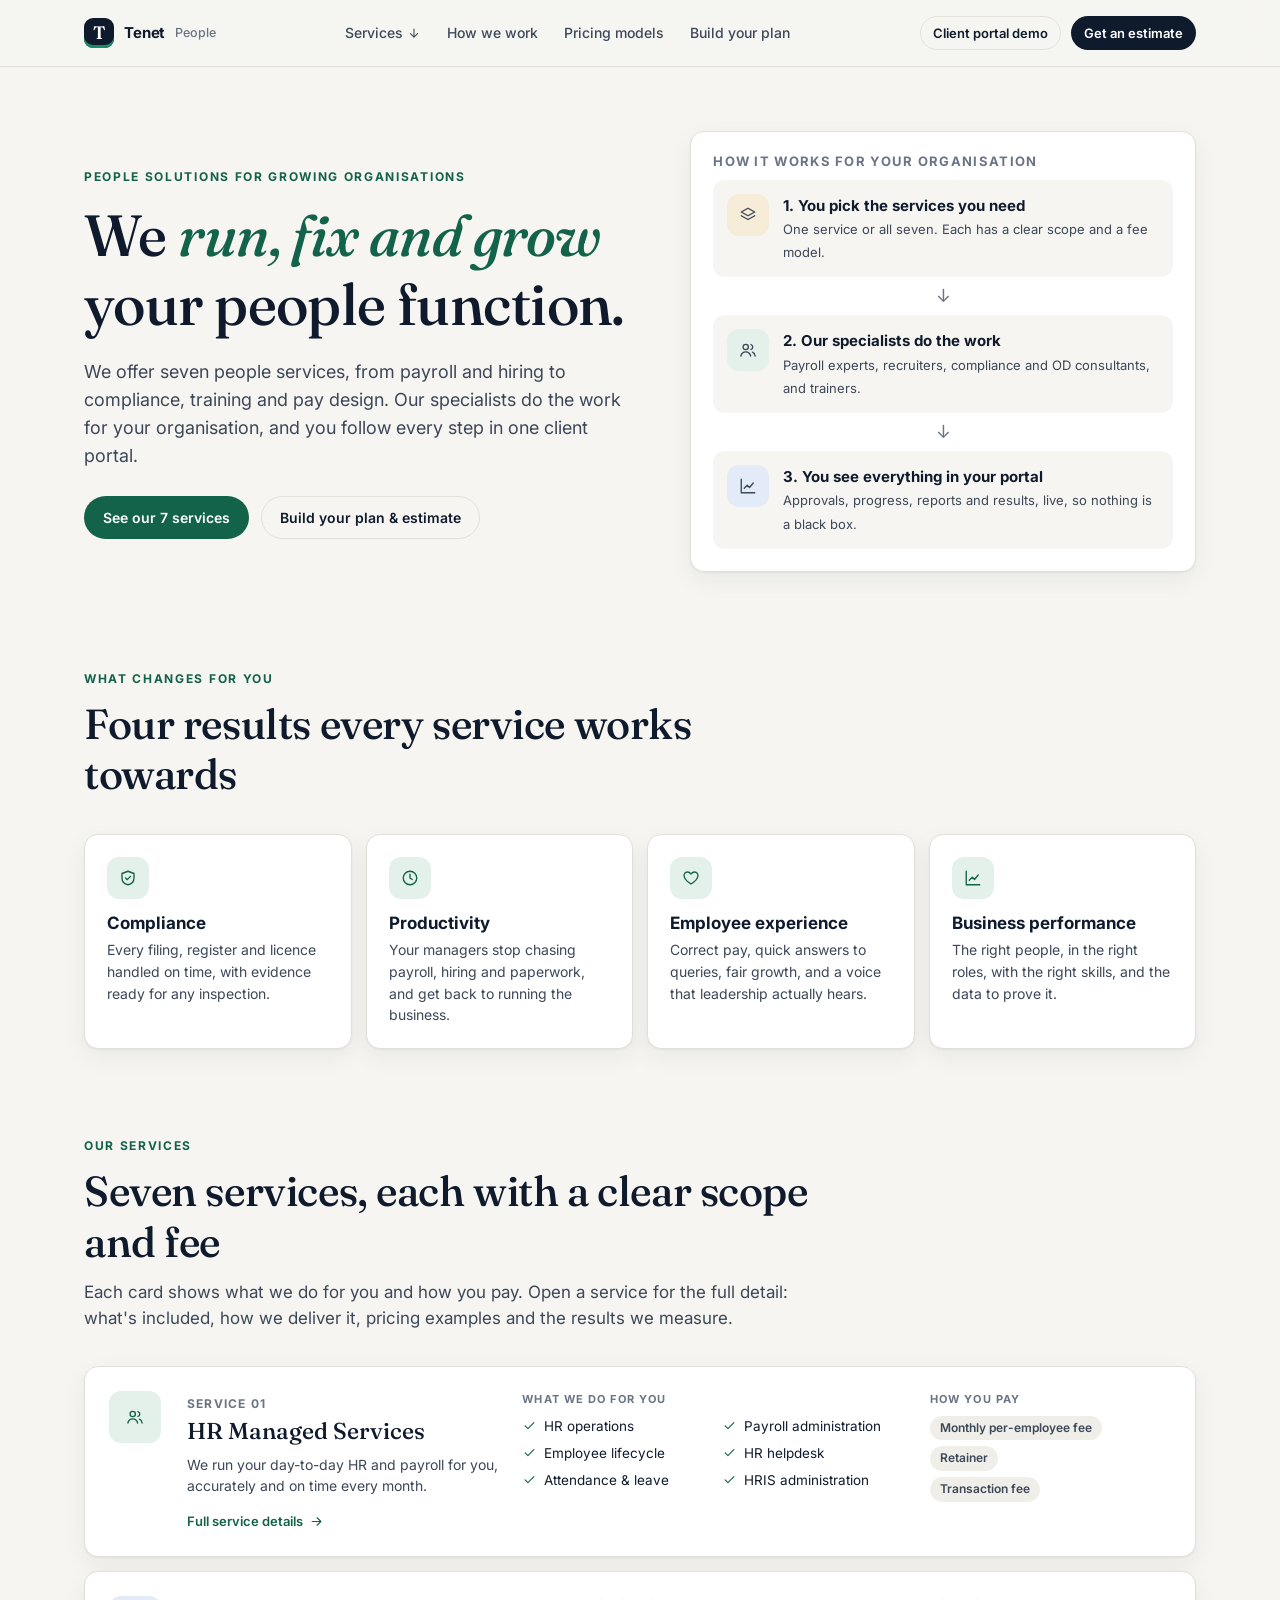
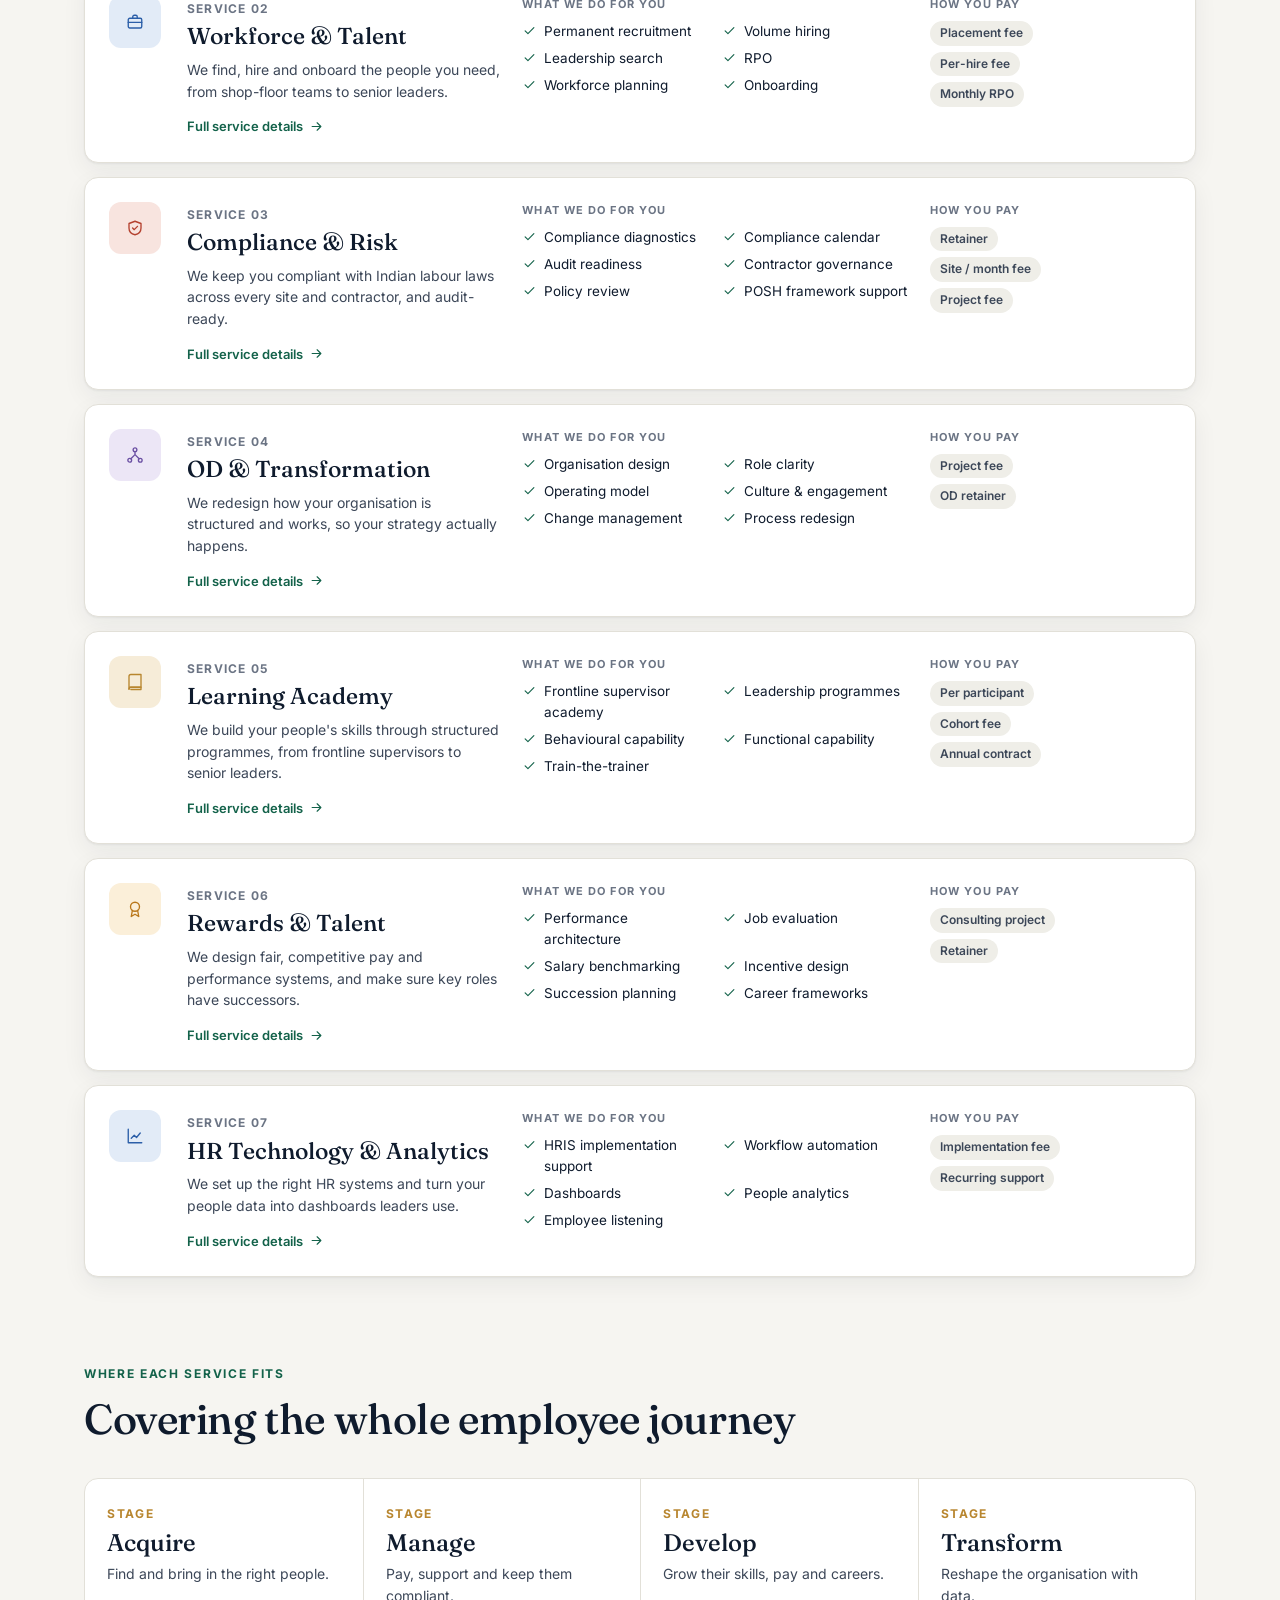
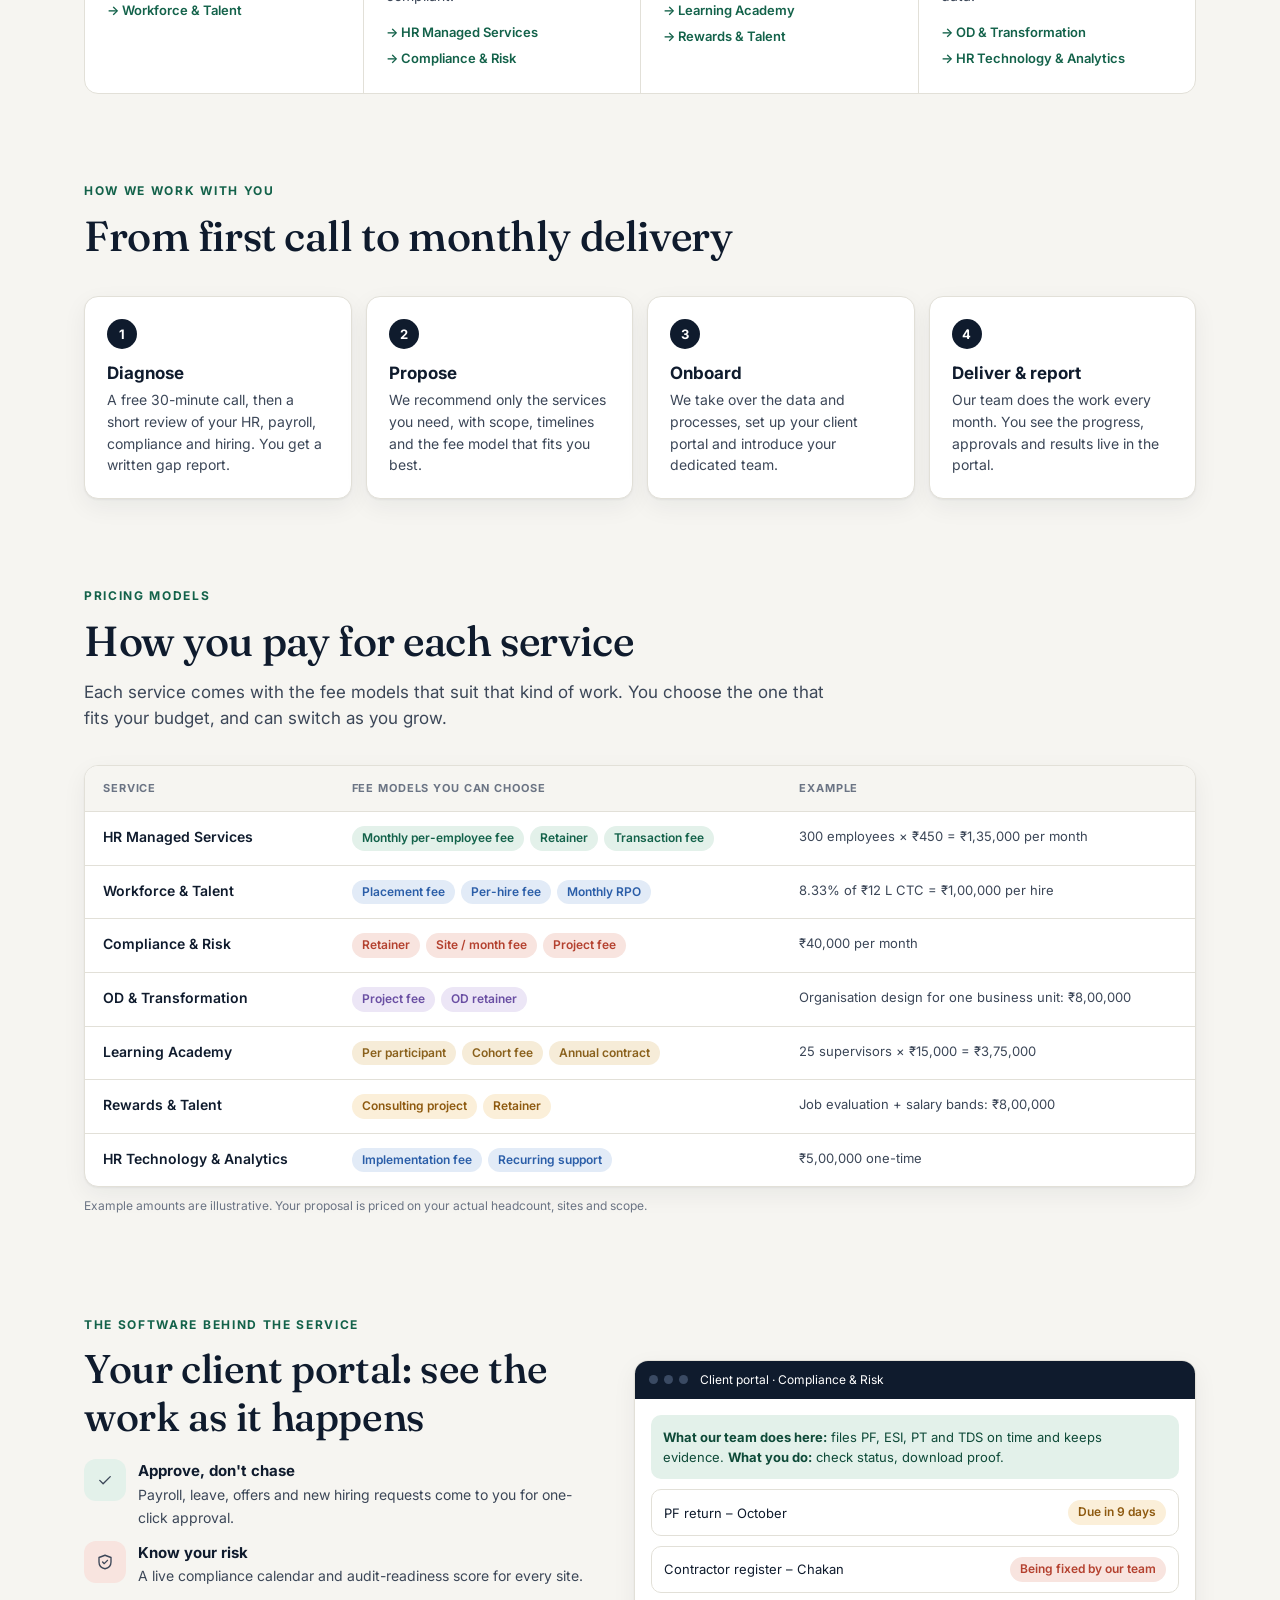
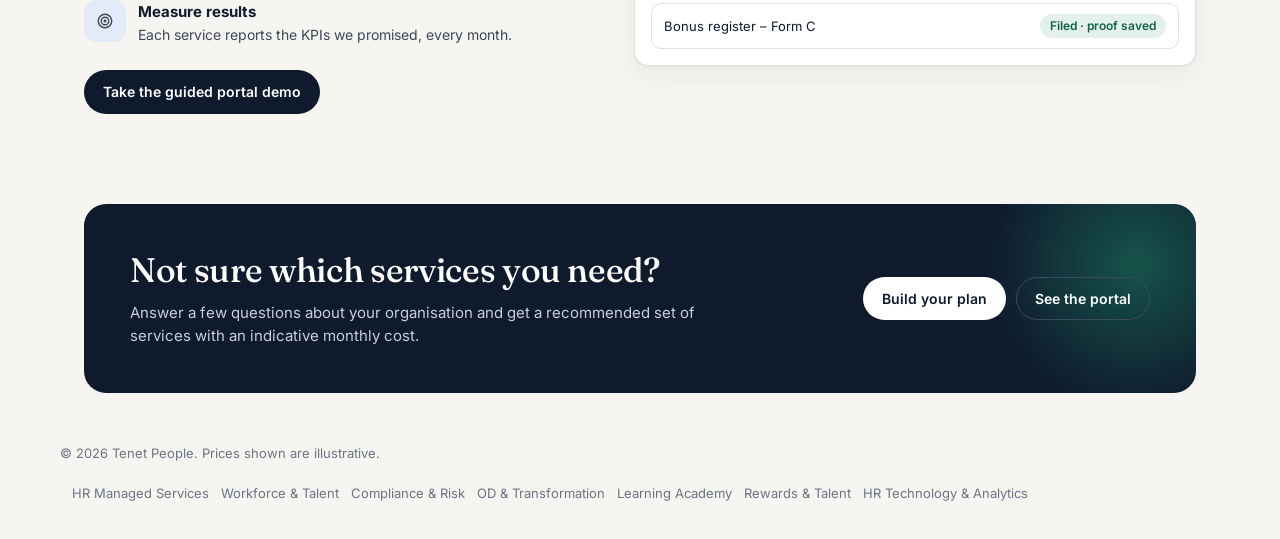
==== index.html @ a20d1416 "People solutions site: 7 services, service pages, plan estimator, client portal demo Co-Authored-By:" ====
<!doctype html>
<html lang="en">
<head>
<meta charset="utf-8">
<meta name="viewport" content="width=device-width, initial-scale=1">
<title>Tenet People — People solutions for growing organisations</title>
<meta name="description" content="Seven people services (HR operations, hiring, compliance, organisation design, learning, rewards and HR technology) delivered by experts and tracked in one client portal.">
<link rel="preconnect" href="https://fonts.googleapis.com">
<link href="https://fonts.googleapis.com/css2?family=Fraunces:opsz,wght@9..144,400;9..144,500;9..144,600&family=Inter:wght@400;500;600;700&display=swap" rel="stylesheet">
<link rel="stylesheet" href="assets/base.css">
<link rel="stylesheet" href="assets/site.css">
<style>
  .hero { padding: 64px 0 10px; display: grid; grid-template-columns: 1.1fr 1fr; gap: 50px; align-items: center; }
  .hero h1 { font-size: clamp(36px, 5vw, 58px); margin: 14px 0 18px; }
  .hero h1 em { font-style: italic; color: var(--brand); }
  .hero .lead { font-size: 18px; color: var(--ink-2); margin: 0 0 26px; max-width: 560px; }
  .hero .ctas { display: flex; gap: 12px; flex-wrap: wrap; }

  .model { padding: 22px; display: grid; gap: 10px; }
  .model-row { display: flex; gap: 14px; align-items: flex-start; padding: 14px; border-radius: 12px; background: var(--bg); }
  .model-row b { display: block; font-size: 15px; }
  .model-row span { color: var(--ink-2); font-size: 13px; }
  .model-arrow { text-align: center; color: var(--muted); font-size: 18px; line-height: 1; }
  .model h3 { font-size: 13px; text-transform: uppercase; letter-spacing: .1em; color: var(--muted); }

  .outcomes { display: grid; grid-template-columns: repeat(4, 1fr); gap: 14px; }
  .outcome { padding: 22px; }
  .outcome h3 { font-size: 17px; margin: 14px 0 6px; }
  .outcome p { margin: 0; color: var(--ink-2); font-size: 14px; }

  .svc-list { display: grid; gap: 14px; }
  .svc { display: grid; grid-template-columns: 56px 1.3fr 1.6fr 1fr; gap: 22px; padding: 24px; align-items: start; text-decoration: none; transition: box-shadow .2s, transform .2s; }
  .svc:hover { transform: translateY(-2px); box-shadow: 0 2px 4px rgba(15,27,45,.06), 0 14px 32px rgba(15,27,45,.09); }
  .svc .num { font-size: 12px; font-weight: 700; color: var(--muted); letter-spacing: .1em; }
  .svc h3 { font-family: var(--serif); font-weight: 500; font-size: 23px; margin: 4px 0 8px; }
  .svc p { margin: 0; color: var(--ink-2); font-size: 14px; }
  .svc .lbl { font-size: 11px; text-transform: uppercase; letter-spacing: .1em; font-weight: 700; color: var(--muted); margin-bottom: 8px; display: block; }
  .svc ul { list-style: none; margin: 0; padding: 0; display: grid; grid-template-columns: 1fr 1fr; gap: 6px 14px; font-size: 13.5px; }
  .svc li { display: flex; gap: 7px; align-items: flex-start; }
  .svc li .icon { width: 15px; height: 15px; color: var(--brand); margin-top: 2px; }
  .svc .more { margin-top: 14px; display: inline-flex; gap: 6px; align-items: center; font-weight: 600; font-size: 13px; color: var(--brand); }
  .svc .more .icon { width: 15px; height: 15px; }

  .life { display: grid; grid-template-columns: repeat(4, 1fr); gap: 0; border: 1px solid var(--line); border-radius: var(--radius); overflow: hidden; background: var(--surface); }
  .life > div { padding: 22px; border-left: 1px solid var(--line); }
  .life > div:first-child { border-left: 0; }
  .life h3 { font-family: var(--serif); font-weight: 500; font-size: 24px; margin: 4px 0 6px; }
  .life p { color: var(--ink-2); font-size: 14px; margin: 0 0 12px; }
  .life a { display: block; font-size: 13px; font-weight: 600; text-decoration: none; padding: 3px 0; color: var(--brand); }

  .ptable { width: 100%; border-collapse: collapse; font-size: 14px; }
  .ptable th, .ptable td { text-align: left; padding: 14px 18px; border-bottom: 1px solid var(--line); vertical-align: top; }
  .ptable th { font-size: 11px; text-transform: uppercase; letter-spacing: .08em; color: var(--muted); background: var(--bg); }
  .ptable td:first-child { font-weight: 600; }
  .ptable tr:last-child td { border-bottom: 0; }
  .ptable .chips { display: flex; flex-wrap: wrap; gap: 6px; }
  .ptable .ex { color: var(--ink-2); font-size: 13px; }

  .portal { display: grid; grid-template-columns: 1fr 1.1fr; gap: 40px; align-items: center; }
  .portal ul { list-style: none; padding: 0; margin: 18px 0 24px; display: grid; gap: 12px; }
  .portal li { display: flex; gap: 12px; align-items: flex-start; }
  .portal li b { display: block; }
  .portal li span { color: var(--ink-2); font-size: 14px; }
  .shot { padding: 0; overflow: hidden; }
  .shot-top { background: var(--ink); color: #fff; padding: 10px 14px; font-size: 12px; display: flex; gap: 6px; align-items: center; }
  .shot-top i { width: 9px; height: 9px; border-radius: 50%; background: #3a4a63; display: inline-block; }
  .shot-body { padding: 16px; display: grid; gap: 10px; }
  .shot-explain { background: var(--brand-soft); border-radius: 10px; padding: 12px; font-size: 13px; color: #0e4a38; }
  .shot-row { display: flex; justify-content: space-between; align-items: center; padding: 10px 12px; border: 1px solid var(--line); border-radius: 10px; font-size: 13px; gap: 10px; }

  .reveal { transition: transform .6s ease; }
  .reveal.in { opacity: 1; transform: none; }

  @media (max-width: 1000px) {
    .svc { grid-template-columns: 48px 1fr; }
    .svc > :nth-child(3), .svc > :nth-child(4) { grid-column: 2; }
  }
  @media (max-width: 900px) {
    .hero, .portal { grid-template-columns: 1fr; }
    .outcomes, .life { grid-template-columns: 1fr 1fr; }
    .life > div:nth-child(3) { border-left: 0; }
    .life > div:nth-child(n+3) { border-top: 1px solid var(--line); }
  }
  @media (max-width: 600px) {
    .outcomes, .life { grid-template-columns: 1fr; }
    .life > div { border-left: 0; border-top: 1px solid var(--line); }
    .life > div:first-child { border-top: 0; }
    .svc { grid-template-columns: 1fr; padding: 20px; }
    .svc > * { grid-column: 1 !important; }
    .svc ul { grid-template-columns: 1fr; }
    .ptable th:nth-child(3), .ptable td:nth-child(3) { display: none; }
  }
</style>
</head>
<body data-page="home">
<main class="wrap">

  <!-- 1. What we are -->
  <section class="hero">
    <div>
      <span class="eyebrow">People solutions for growing organisations</span>
      <h1 class="serif">We <em>run, fix and grow</em> your people function.</h1>
      <p class="lead">We offer seven people services, from payroll and hiring to compliance, training and pay design. Our specialists do the work for your organisation, and you follow every step in one client portal.</p>
      <div class="ctas">
        <a class="btn btn-brand" href="#services">See our 7 services</a>
        <a class="btn btn-ghost" href="estimate.html">Build your plan &amp; estimate</a>
      </div>
    </div>
    <div class="card model reveal">
      <h3>How it works for your organisation</h3>
      <div class="model-row"><span class="ic-sq c-gold" id="m1"></span><div><b>1. You pick the services you need</b><span>One service or all seven. Each has a clear scope and a fee model.</span></div></div>
      <div class="model-arrow">↓</div>
      <div class="model-row"><span class="ic-sq c-green" id="m2"></span><div><b>2. Our specialists do the work</b><span>Payroll experts, recruiters, compliance and OD consultants, and trainers.</span></div></div>
      <div class="model-arrow">↓</div>
      <div class="model-row"><span class="ic-sq c-blue" id="m3"></span><div><b>3. You see everything in your portal</b><span>Approvals, progress, reports and results, live, so nothing is a black box.</span></div></div>
    </div>
  </section>

  <!-- 2. Why -->
  <section class="block">
    <div class="sec-head reveal">
      <span class="eyebrow">What changes for you</span>
      <h2 class="serif">Four results every service works towards</h2>
    </div>
    <div class="outcomes" id="outcomes"></div>
  </section>

  <!-- 3. Services -->
  <section class="block" id="services">
    <div class="sec-head reveal">
      <span class="eyebrow">Our services</span>
      <h2 class="serif">Seven services, each with a clear scope and fee</h2>
      <p>Each card shows what we do for you and how you pay. Open a service for the full detail: what's included, how we deliver it, pricing examples and the results we measure.</p>
    </div>
    <div class="svc-list" id="svcList"></div>
  </section>

  <!-- 4. Lifecycle -->
  <section class="block">
    <div class="sec-head reveal">
      <span class="eyebrow">Where each service fits</span>
      <h2 class="serif">Covering the whole employee journey</h2>
    </div>
    <div class="life reveal" id="life"></div>
  </section>

  <!-- 5. How we work -->
  <section class="block" id="how">
    <div class="sec-head reveal">
      <span class="eyebrow">How we work with you</span>
      <h2 class="serif">From first call to monthly delivery</h2>
    </div>
    <div class="steps-row" id="process"></div>
  </section>

  <!-- 6. Pricing -->
  <section class="block" id="pricing">
    <div class="sec-head reveal">
      <span class="eyebrow">Pricing models</span>
      <h2 class="serif">How you pay for each service</h2>
      <p>Each service comes with the fee models that suit that kind of work. You choose the one that fits your budget, and can switch as you grow.</p>
    </div>
    <div class="card reveal" style="overflow:hidden"><table class="ptable" id="ptable"></table></div>
    <p class="note-inline" style="margin-top:10px">Example amounts are illustrative. Your proposal is priced on your actual headcount, sites and scope.</p>
  </section>

  <!-- 7. Software -->
  <section class="block">
    <div class="portal">
      <div class="reveal">
        <span class="eyebrow">The software behind the service</span>
        <h2 class="serif" style="font-size:clamp(28px,3.4vw,40px);margin:10px 0 0">Your client portal: see the work as it happens</h2>
        <ul>
          <li><span class="ic-sq c-green" id="p1"></span><div><b>Approve, don't chase</b><span>Payroll, leave, offers and new hiring requests come to you for one-click approval.</span></div></li>
          <li><span class="ic-sq c-red" id="p2"></span><div><b>Know your risk</b><span>A live compliance calendar and audit-readiness score for every site.</span></div></li>
          <li><span class="ic-sq c-blue" id="p3"></span><div><b>Measure results</b><span>Each service reports the KPIs we promised, every month.</span></div></li>
        </ul>
        <a class="btn btn-primary" href="app.html">Take the guided portal demo</a>
      </div>
      <div class="card shot reveal">
        <div class="shot-top"><i></i><i></i><i></i>&nbsp; Client portal · Compliance &amp; Risk</div>
        <div class="shot-body">
          <div class="shot-explain"><b>What our team does here:</b> files PF, ESI, PT and TDS on time and keeps evidence. <b>What you do:</b> check status, download proof.</div>
          <div class="shot-row"><span>PF return – October</span><span class="chip amber">Due in 9 days</span></div>
          <div class="shot-row"><span>Contractor register – Chakan</span><span class="chip red">Being fixed by our team</span></div>
          <div class="shot-row"><span>Bonus register – Form C</span><span class="chip green">Filed · proof saved</span></div>
        </div>
      </div>
    </div>
  </section>

  <section class="cta-band reveal">
    <div>
      <h2 class="serif">Not sure which services you need?</h2>
      <p>Answer a few questions about your organisation and get a recommended set of services with an indicative monthly cost.</p>
    </div>
    <div class="actions">
      <a class="btn btn-light" href="estimate.html">Build your plan</a>
      <a class="btn btn-ghost btn-outline-light" href="app.html">See the portal</a>
    </div>
  </section>
</main>

<script src="assets/icons.js"></script>
<script src="assets/services.js"></script>
<script src="assets/site.js"></script>
<script>
  const $ = s => document.querySelector(s);
  [['#m1', 'layers'], ['#m2', 'users'], ['#m3', 'chart'], ['#p1', 'check'], ['#p2', 'shield'], ['#p3', 'target']].forEach(([s, i]) => $(s).innerHTML = icon(i));

  $('#outcomes').innerHTML = FIRM.outcomes.map(o => `<div class="card outcome reveal"><span class="ic-sq c-green">${icon(o.icon)}</span><h3>${o.t}</h3><p>${o.d}</p></div>`).join('');

  $('#svcList').innerHTML = PILLARS.map((p, i) => `
    <a class="card svc reveal" href="service.html#${p.id}">
      <span class="ic-sq c-${p.color}" style="width:52px;height:52px">${icon(p.icon)}</span>
      <div><span class="num">SERVICE ${String(i + 1).padStart(2, '0')}</span><h3>${p.name}</h3><p>${p.short}</p>
        <span class="more">Full service details ${icon('arrow')}</span></div>
      <div><span class="lbl">What we do for you</span><ul>${p.lines.map(l => `<li>${icon('check')}${l.name}</li>`).join('')}</ul></div>
      <div><span class="lbl">How you pay</span><div style="display:flex;flex-direction:column;gap:6px;align-items:flex-start">${p.pricing.map(m => `<span class="chip">${m.model}</span>`).join('')}</div></div>
    </a>`).join('');

  const by = id => PILLARS.find(p => p.id === id);
  $('#life').innerHTML = [
    ['Acquire', 'Find and bring in the right people.', ['talent']],
    ['Manage', 'Pay, support and keep them compliant.', ['hrms', 'compliance']],
    ['Develop', 'Grow their skills, pay and careers.', ['learning', 'rewards']],
    ['Transform', 'Reshape the organisation with data.', ['od', 'tech']],
  ].map(([t, d, ids]) => `<div><span class="eyebrow" style="color:var(--gold)">Stage</span><h3>${t}</h3><p>${d}</p>${ids.map(id => `<a href="service.html#${id}">→ ${by(id).name}</a>`).join('')}</div>`).join('');

  $('#process').innerHTML = FIRM.process.map((s, i) => `<div class="card step-card reveal"><span class="n">${i + 1}</span><h3>${s.t}</h3><p>${s.d}</p></div>`).join('');

  $('#ptable').innerHTML = `<thead><tr><th>Service</th><th>Fee models you can choose</th><th>Example</th></tr></thead><tbody>` +
    PILLARS.map(p => `<tr><td><a href="service.html#${p.id}" style="text-decoration:none">${p.name}</a></td>
      <td><div class="chips">${p.pricing.map(m => `<span class="chip ${p.color}" title="${m.how.replace(/"/g, '&quot;')}">${m.model}</span>`).join('')}</div></td>
      <td class="ex">${p.pricing[0].example}</td></tr>`).join('') + '</tbody>';

  const io = new IntersectionObserver(es => es.forEach(e => { if (e.isIntersecting) { e.target.classList.add('in'); io.unobserve(e.target); } }), { threshold: .1 });
  document.querySelectorAll('.reveal').forEach(el => io.observe(el));
</script>
</body>
</html>
---- assets/base.css ----
/* Tenet People — shared design tokens */
:root {
  --bg: #f6f5f1;
  --surface: #ffffff;
  --surface-2: #efeee8;
  --ink: #0f1b2d;
  --ink-2: #3c4758;
  --muted: #6b7484;
  --line: #e2e0d8;
  --brand: #13624a;
  --brand-2: #1d8a68;
  --brand-soft: #e3f1ea;
  --gold: #b8862f;
  --gold-soft: #f6ecd8;
  --red: #b4412f;
  --red-soft: #f8e4df;
  --amber: #b9771a;
  --amber-soft: #fbefd9;
  --blue: #2b5ea8;
  --blue-soft: #e2ebf7;
  --violet: #6a4fa3;
  --violet-soft: #ece6f6;
  --radius: 14px;
  --radius-sm: 9px;
  --shadow: 0 1px 2px rgba(15, 27, 45, .05), 0 8px 24px rgba(15, 27, 45, .06);
  --serif: "Fraunces", Georgia, serif;
  --sans: "Inter", system-ui, -apple-system, Segoe UI, sans-serif;
}

* { box-sizing: border-box; }
html, body { margin: 0; }
body {
  background: var(--bg);
  color: var(--ink);
  font-family: var(--sans);
  font-size: 15px;
  line-height: 1.55;
  -webkit-font-smoothing: antialiased;
}
a { color: inherit; }
button, input, select, textarea { font: inherit; color: inherit; }
h1, h2, h3, h4 { margin: 0; line-height: 1.2; }
.serif { font-family: var(--serif); font-weight: 500; letter-spacing: -.01em; }

.logo { display: inline-flex; align-items: center; gap: 10px; font-weight: 700; text-decoration: none; letter-spacing: -.01em; }
.logo-mark {
  width: 30px; height: 30px; border-radius: 9px;
  background: var(--ink); color: #fff; display: grid; place-items: center;
  font-family: var(--serif); font-size: 18px; font-weight: 600;
  box-shadow: inset 0 -3px 0 var(--brand-2);
}
.logo small { font-weight: 500; color: var(--muted); }

.btn {
  display: inline-flex; align-items: center; justify-content: center; gap: 8px;
  padding: 10px 18px; border-radius: 999px; border: 1px solid transparent;
  font-weight: 600; font-size: 14px; text-decoration: none; cursor: pointer;
  transition: transform .15s ease, background .15s ease, box-shadow .15s ease;
  white-space: nowrap;
}
.btn:active { transform: translateY(1px); }
.btn-primary { background: var(--ink); color: #fff; }
.btn-primary:hover { background: #1c2c45; }
.btn-brand { background: var(--brand); color: #fff; }
.btn-brand:hover { background: var(--brand-2); }
.btn-ghost { background: transparent; border-color: var(--line); color: var(--ink); }
.btn-ghost:hover { background: var(--surface); }
.btn-sm { padding: 6px 12px; font-size: 13px; }

.chip {
  display: inline-flex; align-items: center; gap: 6px;
  padding: 3px 10px; border-radius: 999px; font-size: 12px; font-weight: 600;
  background: var(--surface-2); color: var(--ink-2); white-space: nowrap;
}
.chip.green { background: var(--brand-soft); color: var(--brand); }
.chip.gold { background: var(--gold-soft); color: #8a611c; }
.chip.red { background: var(--red-soft); color: var(--red); }
.chip.amber { background: var(--amber-soft); color: #8e5a10; }
.chip.blue { background: var(--blue-soft); color: var(--blue); }
.chip.violet { background: var(--violet-soft); color: var(--violet); }

.card { background: var(--surface); border: 1px solid var(--line); border-radius: var(--radius); box-shadow: var(--shadow); }
.eyebrow { font-size: 12px; letter-spacing: .14em; text-transform: uppercase; font-weight: 700; color: var(--brand); }
.icon { width: 18px; height: 18px; stroke: currentColor; fill: none; stroke-width: 1.8; stroke-linecap: round; stroke-linejoin: round; flex: none; }
---- assets/site.css ----
/* Shared styles for the public pages: home, service pages, estimator */
.wrap { max-width: 1160px; margin: 0 auto; padding: 0 24px; }
header.nav { position: sticky; top: env(safe-area-inset-top, 0px); z-index: 20; background: rgba(246,245,241,.9); backdrop-filter: blur(12px); border-bottom: 1px solid var(--line); }
.nav-in { display: flex; align-items: center; justify-content: space-between; height: 66px; gap: 20px; }
.nav-links { display: flex; gap: 26px; font-size: 14px; font-weight: 500; color: var(--ink-2); align-items: center; }
.nav-links a { text-decoration: none; }
.nav-links a:hover, .nav-links a.on { color: var(--ink); }
.nav-links a.on { font-weight: 700; }
.drop { position: relative; }
.drop > button { background: none; border: 0; cursor: pointer; font-weight: 500; color: var(--ink-2); padding: 0; display: inline-flex; gap: 4px; align-items: center; }
.drop-menu { position: absolute; top: calc(100% + 14px); left: -20px; width: 330px; padding: 8px; display: none; }
.drop:hover .drop-menu, .drop:focus-within .drop-menu { display: block; }
.drop::after { content: ""; position: absolute; left: 0; right: 0; top: 100%; height: 16px; }
.drop-menu a { display: flex; gap: 10px; align-items: center; padding: 9px 10px; border-radius: 9px; font-size: 14px; color: var(--ink); }
.drop-menu a:hover { background: var(--bg); }
.drop-menu .ic { width: 30px; height: 30px; border-radius: 8px; display: grid; place-items: center; background: var(--surface-2); flex: none; }
.nav-cta { display: flex; gap: 10px; }

section.block { padding: 84px 0 0; }
.sec-head { max-width: 740px; margin-bottom: 34px; }
.sec-head h2 { font-size: clamp(28px, 3.4vw, 42px); margin: 10px 0 12px; }
.sec-head p { color: var(--ink-2); font-size: 17px; margin: 0; }

.ic-sq { width: 42px; height: 42px; border-radius: 12px; display: grid; place-items: center; flex: none; }
.c-green { background: var(--brand-soft); color: var(--brand); }
.c-blue { background: var(--blue-soft); color: var(--blue); }
.c-red { background: var(--red-soft); color: var(--red); }
.c-violet { background: var(--violet-soft); color: var(--violet); }
.c-gold { background: var(--gold-soft); color: var(--gold); }
.c-amber { background: var(--amber-soft); color: var(--amber); }

.steps-row { display: grid; grid-template-columns: repeat(4, 1fr); gap: 14px; counter-reset: s; }
.step-card { padding: 22px; position: relative; }
.step-card .n { width: 30px; height: 30px; border-radius: 50%; background: var(--ink); color: #fff; display: grid; place-items: center; font-weight: 700; font-size: 13px; }
.step-card h3 { font-size: 17px; margin: 14px 0 6px; }
.step-card p { margin: 0; color: var(--ink-2); font-size: 14px; }

.price-grid { display: grid; grid-template-columns: repeat(auto-fit, minmax(240px, 1fr)); gap: 14px; }
.price { padding: 22px; display: flex; flex-direction: column; gap: 10px; }
.price h3 { font-size: 17px; }
.price p { margin: 0; color: var(--ink-2); font-size: 14px; }
.price .ex { margin-top: auto; background: var(--bg); border-radius: 10px; padding: 10px 12px; font-size: 13px; }
.price .ex b { display: block; font-size: 11px; text-transform: uppercase; letter-spacing: .08em; color: var(--muted); margin-bottom: 2px; }

.cta-band { margin: 90px 0 0; background: var(--ink); color: #fff; border-radius: 22px; padding: 46px; display: flex; align-items: center; justify-content: space-between; gap: 30px; flex-wrap: wrap; position: relative; overflow: hidden; }
.cta-band::after { content: ""; position: absolute; right: -90px; top: -90px; width: 300px; height: 300px; border-radius: 50%; background: radial-gradient(circle, rgba(29,138,104,.5), transparent 70%); pointer-events: none; }
.cta-band h2 { font-size: clamp(24px, 3vw, 34px); max-width: 620px; }
.cta-band p { color: #c7cfdb; margin: 10px 0 0; max-width: 620px; }
.cta-band .actions { display: flex; gap: 10px; flex-wrap: wrap; position: relative; z-index: 1; }
.btn-light { background: #fff; color: var(--ink); }
.btn-outline-light { border-color: #3a4a63; color: #fff; }
.btn-outline-light:hover { background: #1c2c45; }

footer.foot { padding: 50px 0 36px; color: var(--muted); font-size: 13px; display: flex; justify-content: space-between; gap: 20px; flex-wrap: wrap; }
.note-inline { font-size: 12px; color: var(--muted); }

@media (max-width: 900px) {
  .nav-links { display: none; }
  .steps-row { grid-template-columns: 1fr 1fr; }
}
@media (max-width: 600px) {
  .wrap { padding: 0 16px; }
  .steps-row { grid-template-columns: 1fr; }
  .cta-band { padding: 30px 22px; }
  .nav-cta .btn-ghost { display: none; }
}
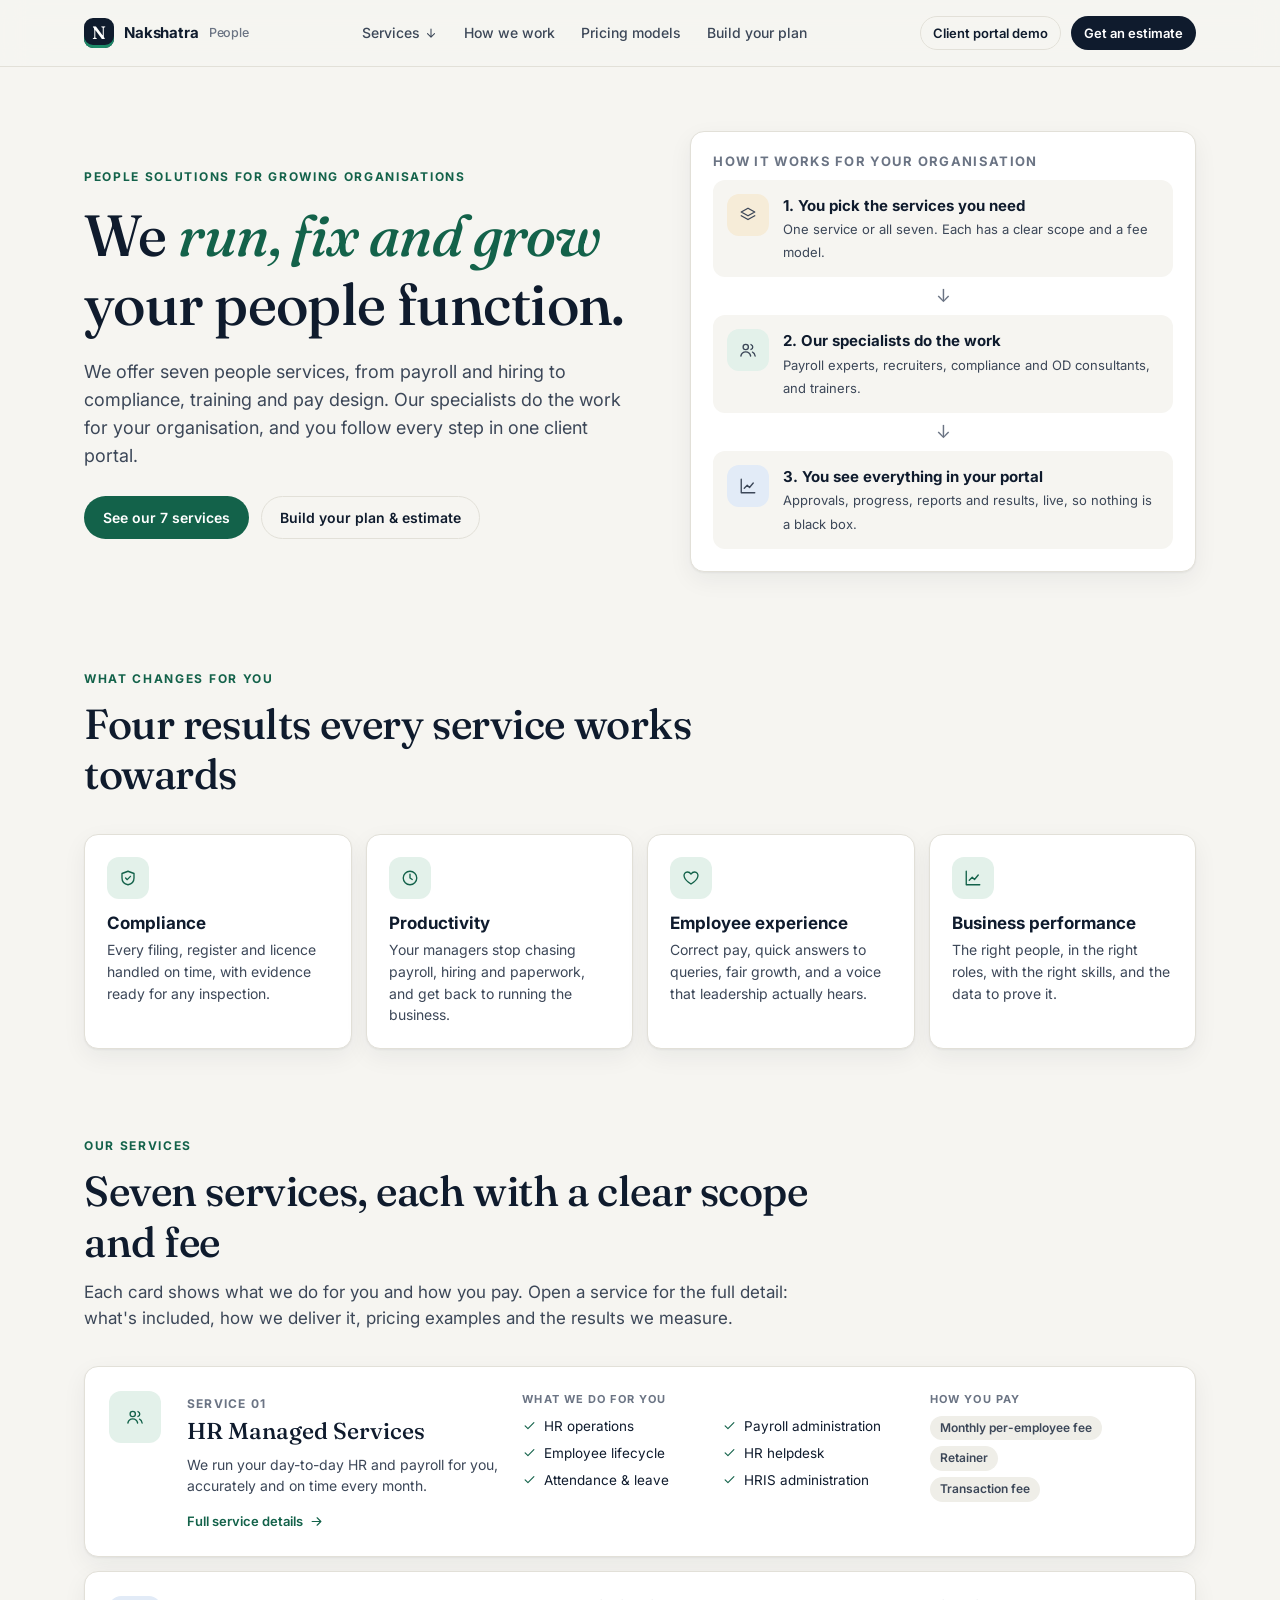
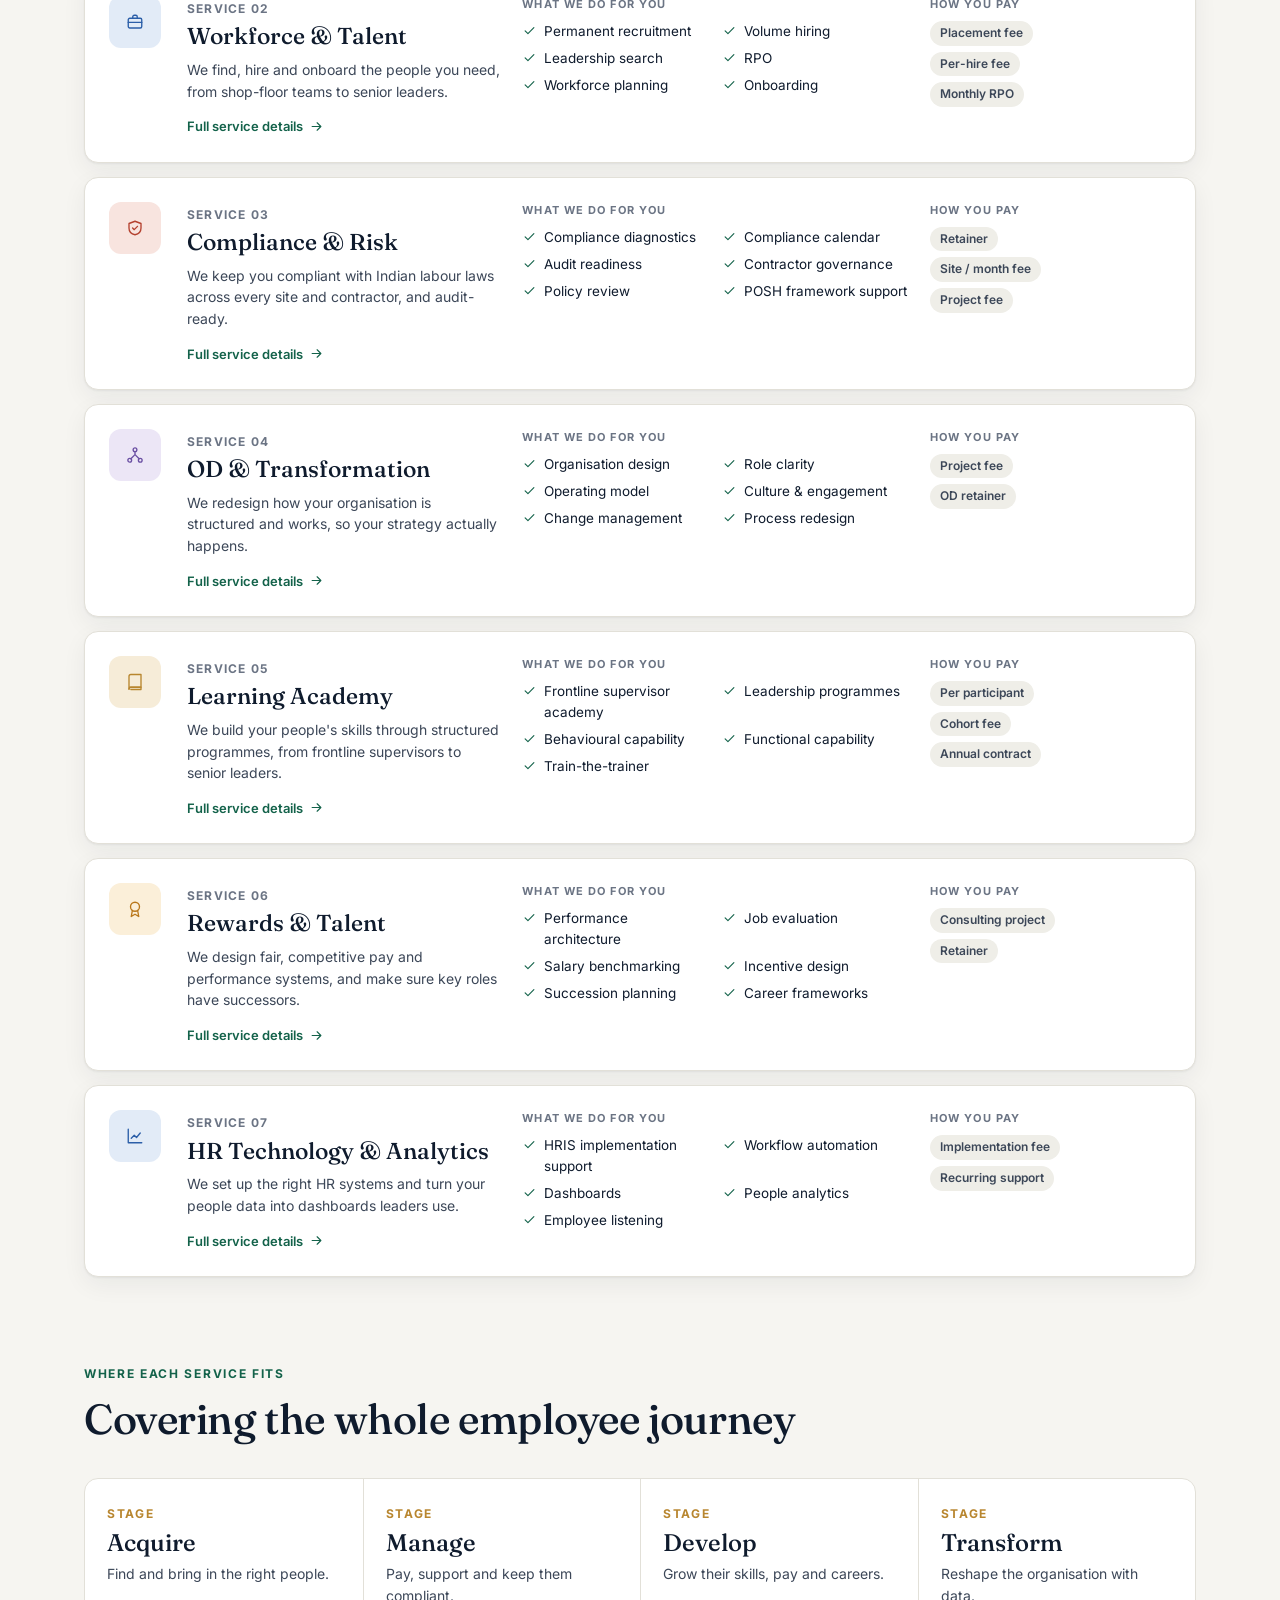
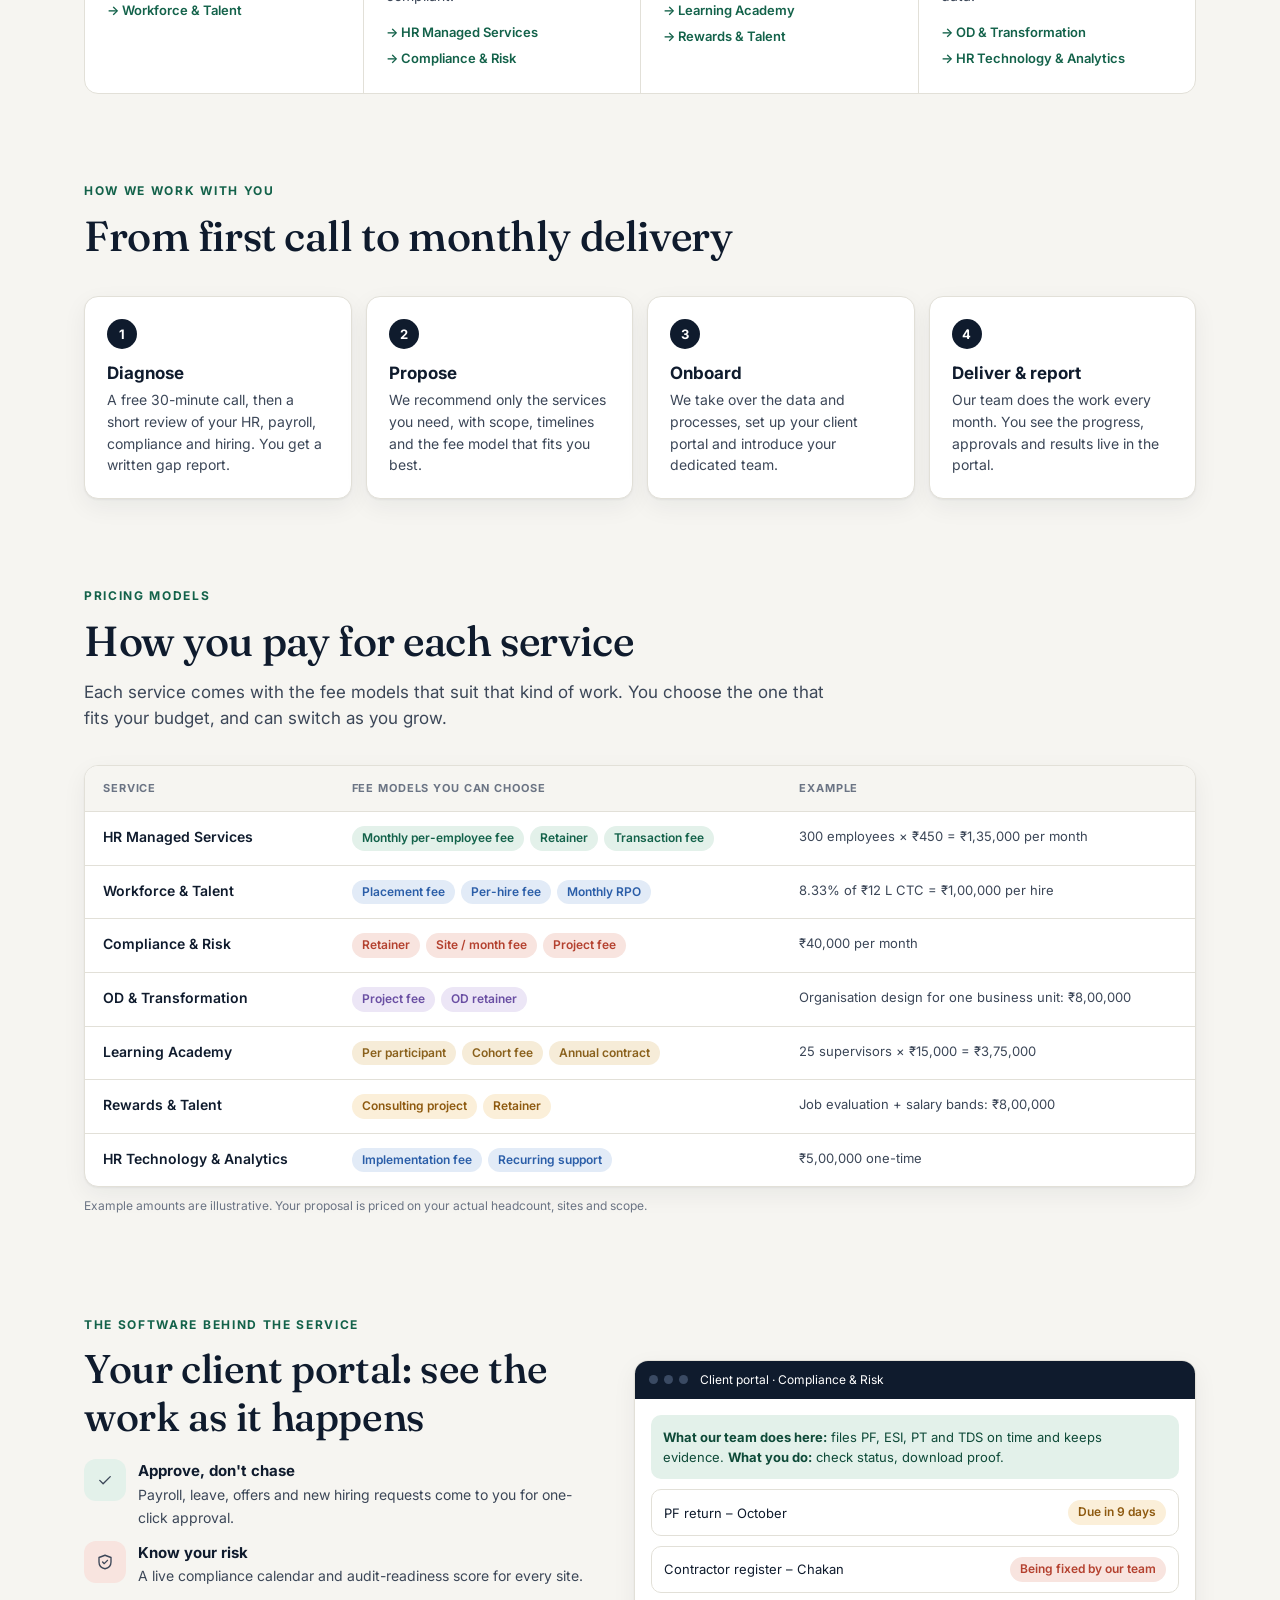
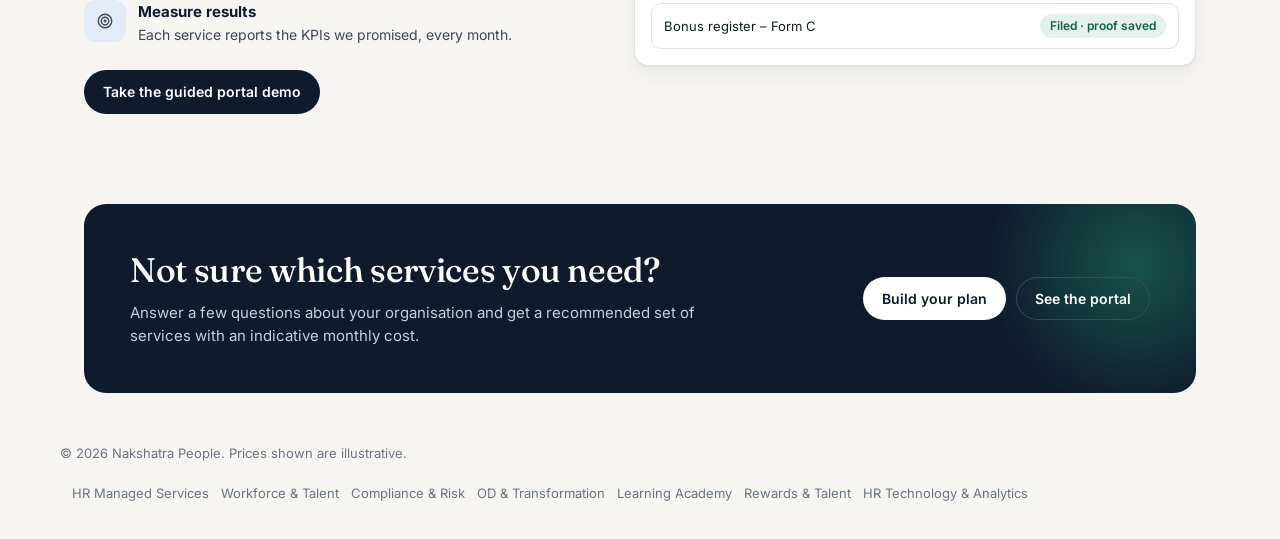
==== commit df38bb84: "Rename the firm from Tenet People to Nakshatra People Co-Authored-By: Claude Opus 5.5 <noreply@anthr" ====
--- a/index.html
+++ b/index.html
@@ -3,7 +3,7 @@
 <head>
 <meta charset="utf-8">
 <meta name="viewport" content="width=device-width, initial-scale=1">
-<title>Tenet People — People solutions for growing organisations</title>
+<title>Nakshatra People — People solutions for growing organisations</title>
 <meta name="description" content="Seven people services (HR operations, hiring, compliance, organisation design, learning, rewards and HR technology) delivered by experts and tracked in one client portal.">
 <link rel="preconnect" href="https://fonts.googleapis.com">
 <link href="https://fonts.googleapis.com/css2?family=Fraunces:opsz,wght@9..144,400;9..144,500;9..144,600&family=Inter:wght@400;500;600;700&display=swap" rel="stylesheet">
--- a/assets/base.css
+++ b/assets/base.css
@@ -1,4 +1,4 @@
-/* Tenet People — shared design tokens */
+/* Nakshatra People — shared design tokens */
 :root {
   --bg: #f6f5f1;
   --surface: #ffffff;
